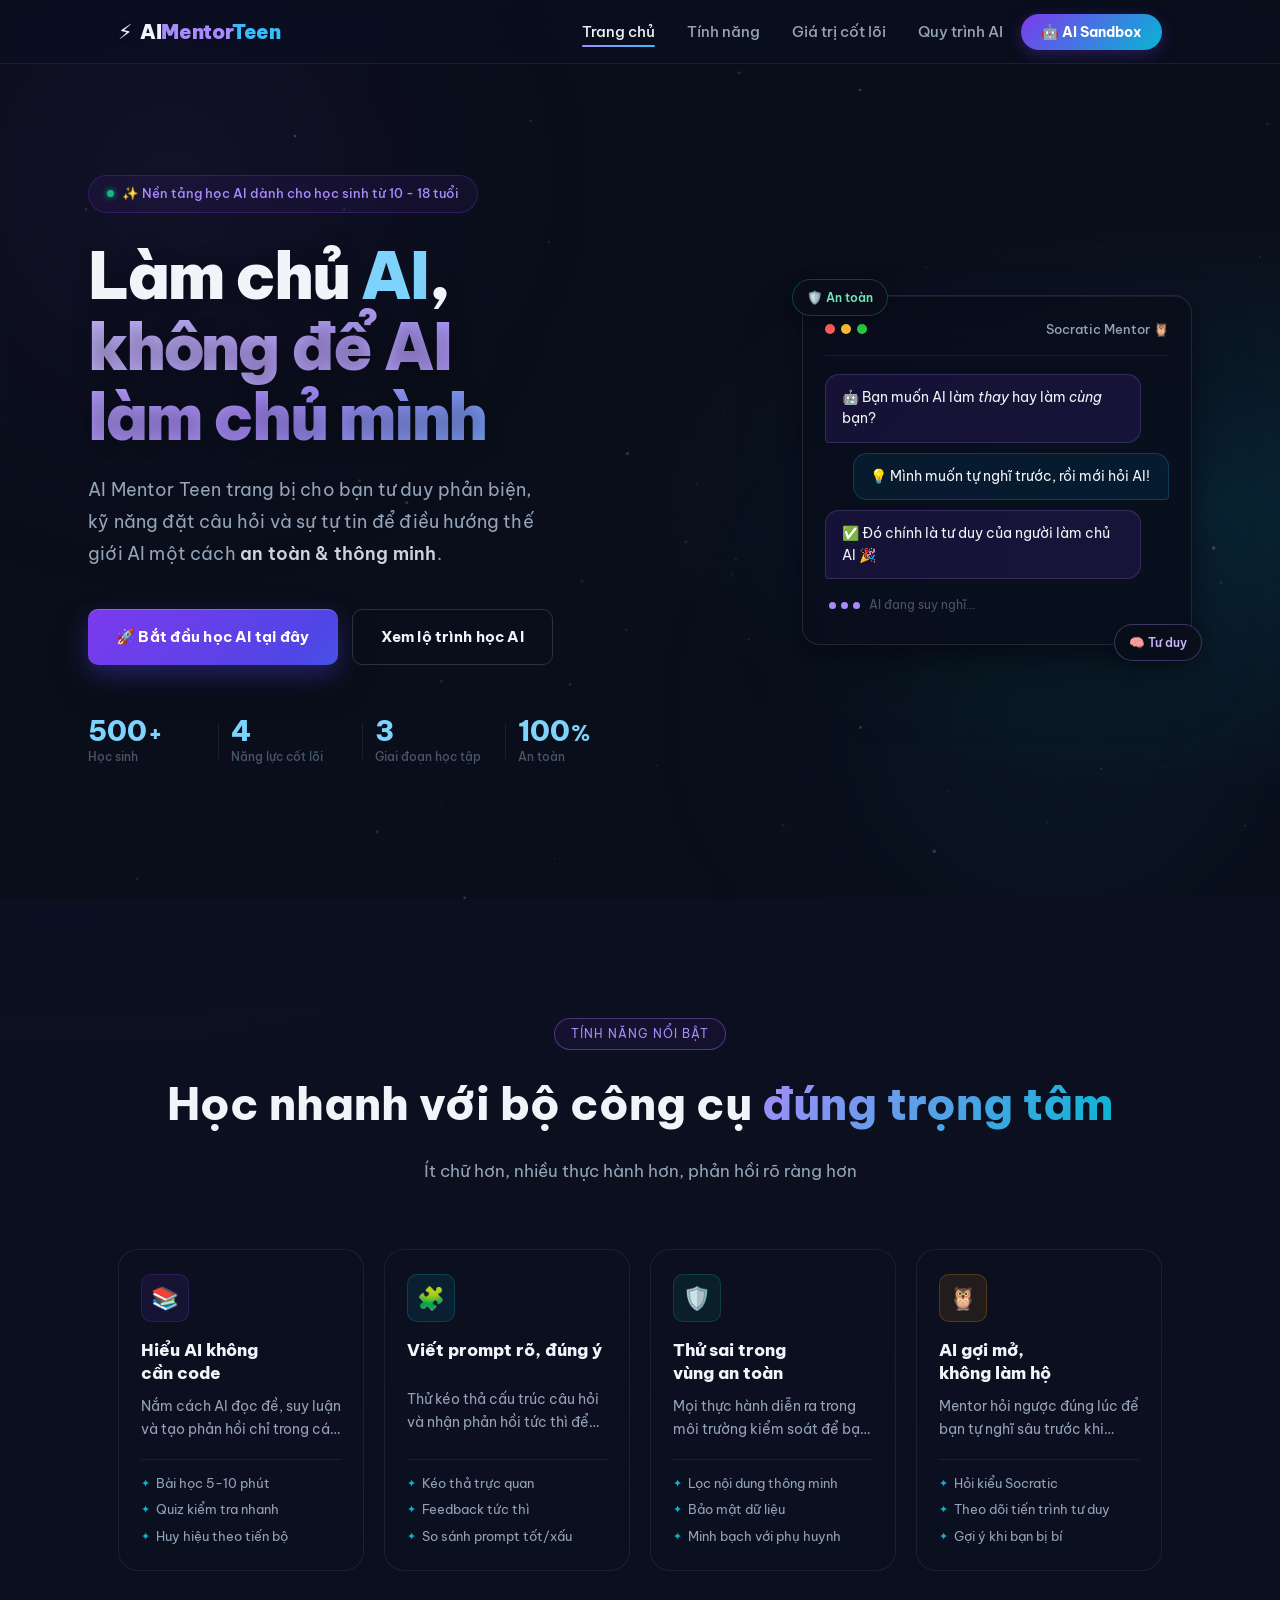
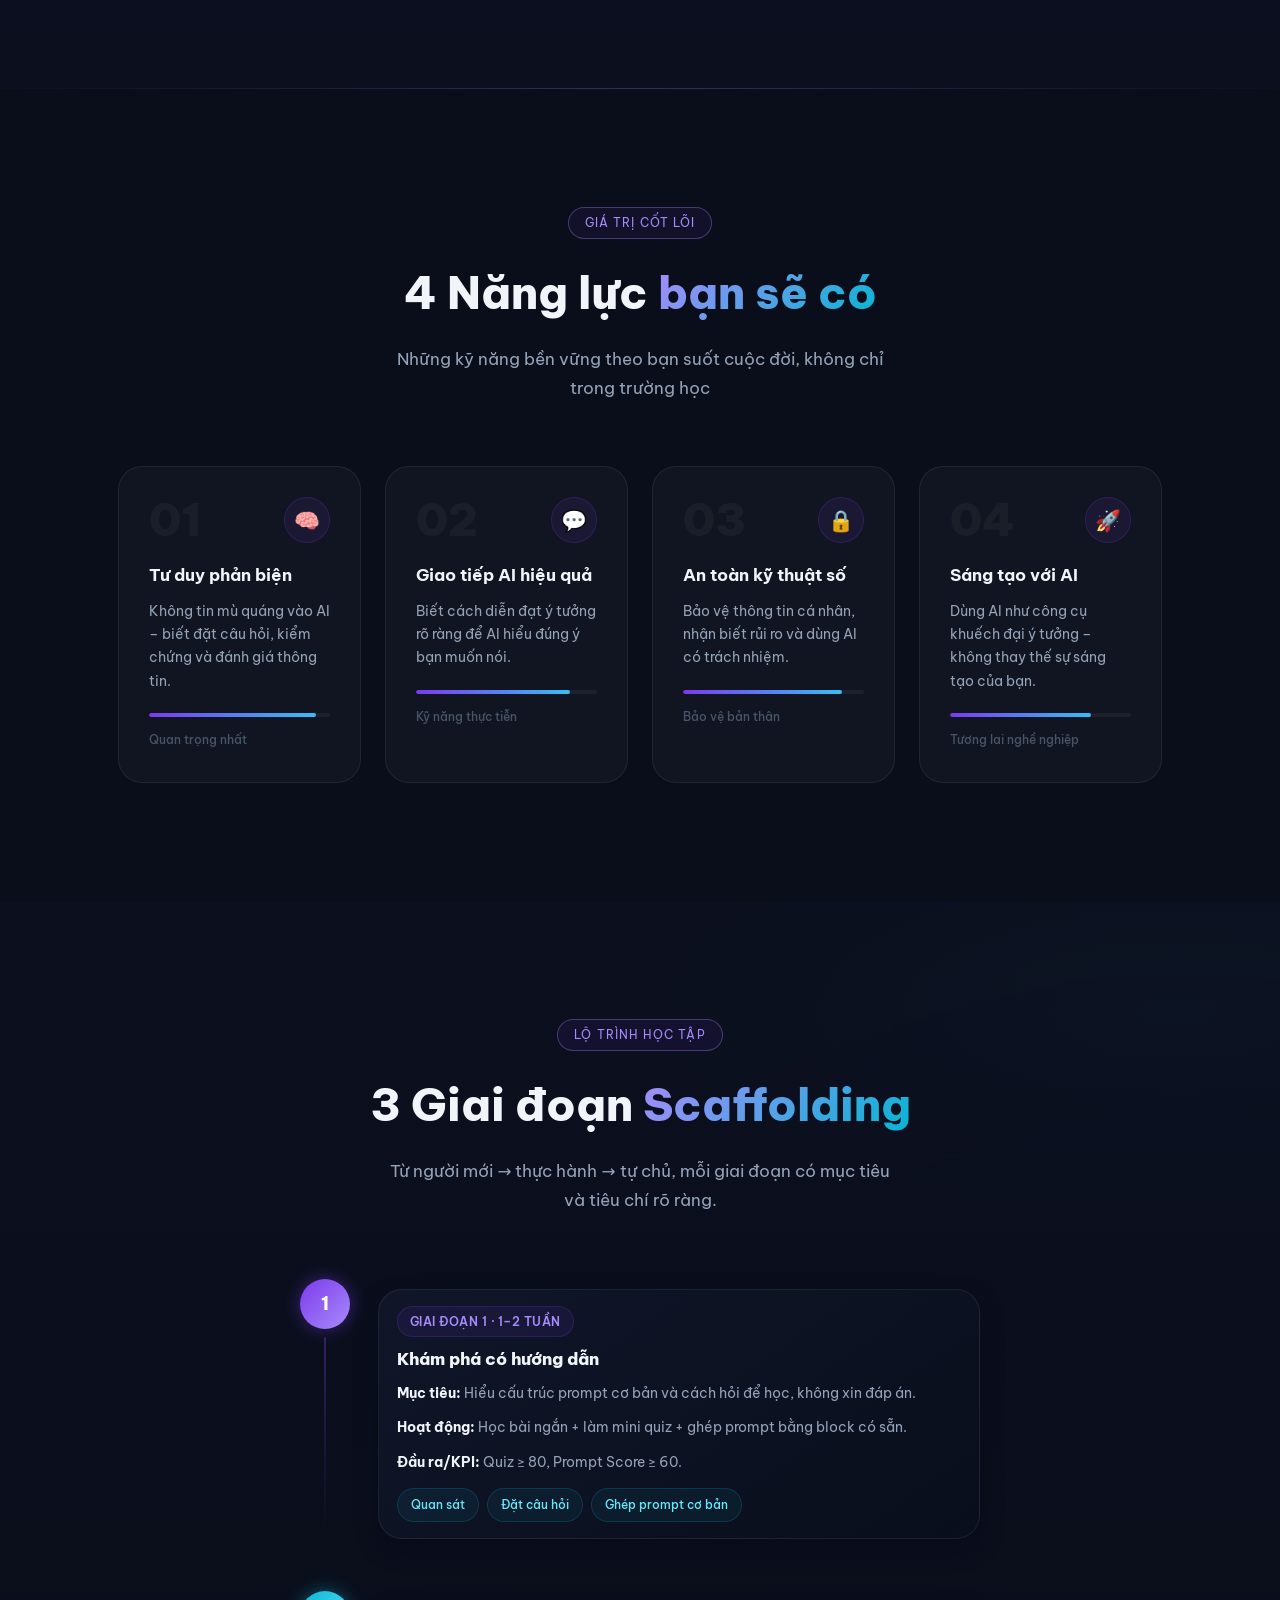
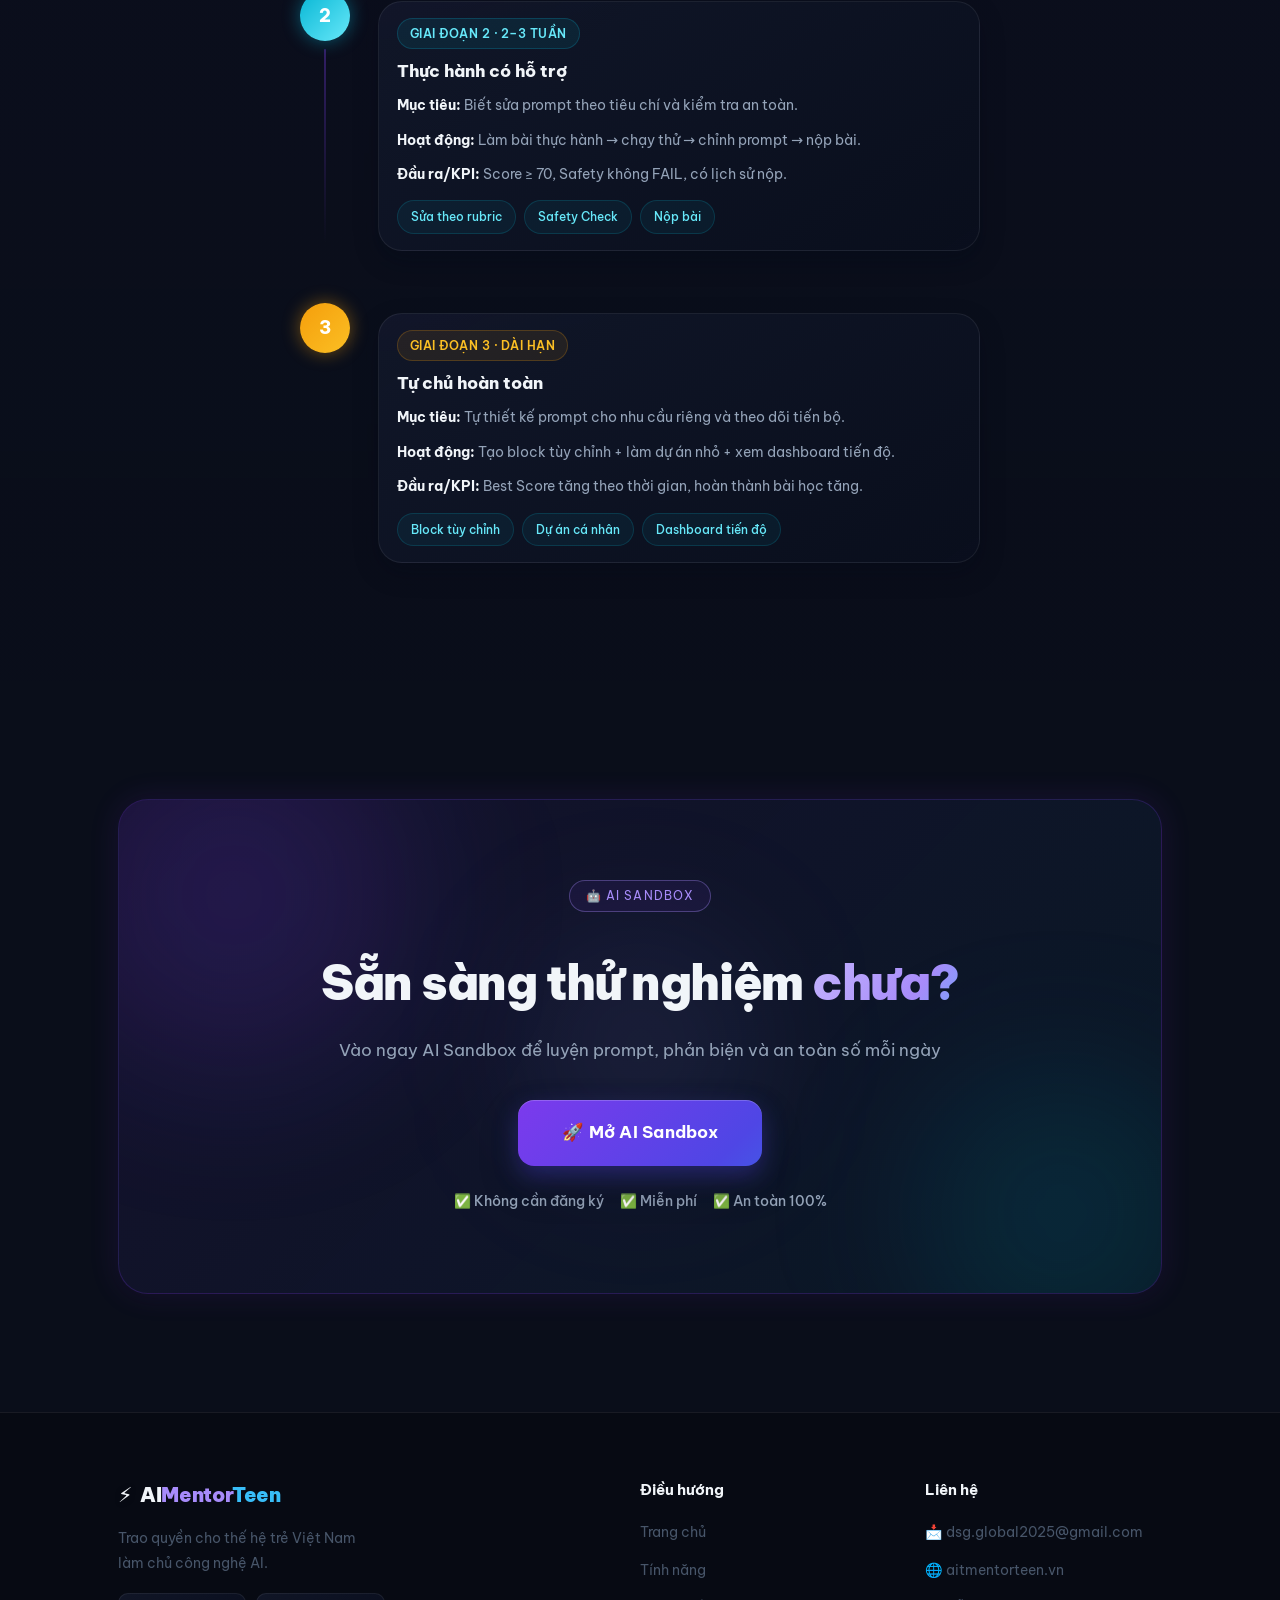
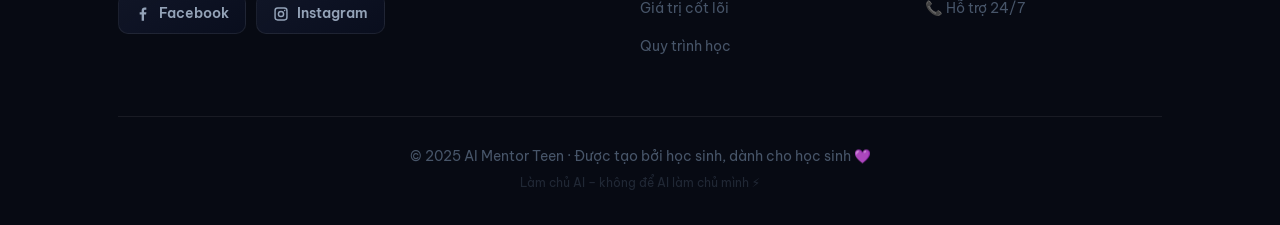
==== HTML/index.html @ 009fe2da "Add files via upload" ====
<!DOCTYPE html>
<html lang="vi">
<head>
  <meta charset="UTF-8" />
  <meta name="viewport" content="width=device-width, initial-scale=1.0" />
  <title>AI Mentor Teen – Làm chủ AI, không để AI làm chủ mình</title>

  <!-- Google Fonts: Be Vietnam Pro -->
  <link rel="preconnect" href="https://fonts.googleapis.com" />
  <link rel="preconnect" href="https://fonts.gstatic.com" crossorigin />
  <link href="https://fonts.googleapis.com/css2?family=Be+Vietnam+Pro:wght@300;400;500;600;700;800;900&display=swap" rel="stylesheet" />

  <link rel="stylesheet" href="../CSS/styles.css" />
</head>
<body>

  <!-- ===== PARTICLES ===== -->
  <canvas id="particles"></canvas>

  <!-- ===== NAVBAR ===== -->
  <nav class="navbar" id="navbar">
    <div class="nav-container">
      <a href="#hero" class="nav-logo">
        <span class="logo-icon">⚡</span>
        <span>AI<span class="accent">Mentor</span><span class="accent2">Teen</span></span>
      </a>

      <button class="nav-toggle" id="navToggle" aria-label="Menu">
        <span></span><span></span><span></span>
      </button>

      <ul class="nav-links" id="navLinks">
        <li><a href="#hero"        class="nav-link">Trang chủ</a></li>
        <li><a href="#features"    class="nav-link">Tính năng</a></li>
        <li><a href="#core-values" class="nav-link">Giá trị cốt lõi</a></li>
        <li><a href="#scaffolding" class="nav-link">Quy trình AI</a></li>
        <li><a href="#sandbox"     class="btn-sandbox">🤖 AI Sandbox</a></li>
      </ul>
    </div>
  </nav>

  <!-- ===== HERO ===== -->
  <section class="hero" id="hero">
    <div class="hero-glow glow-left"></div>
    <div class="hero-glow glow-right"></div>

    <div class="hero-content">

      <!-- Nhãn trên headline -->
      <div class="hero-badge">
        <span class="badge-dot"></span>
        ✨ Nền tảng học AI dành cho học sinh từ 10 - 18 tuổi
      </div>

      <!-- Headline chính -->
      <h1 class="hero-title">
        Làm chủ <span class="word-ai">AI</span>,<br />
        <span class="gradient-text animated-gradient">không để AI<br />làm chủ mình</span>
      </h1>

      <!-- Mô tả ngắn -->
      <p class="hero-sub">
        AI Mentor Teen trang bị cho bạn tư duy phản biện, kỹ năng đặt câu hỏi
        và sự tự tin để điều hướng thế giới AI một cách
        <strong>an toàn &amp; thông minh</strong>.
      </p>

      <!-- Nút CTA -->
      <div class="hero-cta">
        <a href="#sandbox" class="btn btn-primary">
          <span class="btn-shine"></span>
          🚀 Bắt đầu học AI tại đây
        </a>
        <a href="#scaffolding" class="btn btn-outline">
          Xem lộ trình học AI
        </a>
      </div>

      <!-- Stats – 4 item trên 1 hàng ngang -->
      <div class="hero-stats">

        <div class="stat">
          <div class="stat-num-row">
            <span class="stat-num" data-target="500">0</span>
            <span class="stat-plus">+</span>
          </div>
          <span class="stat-label">Học sinh</span>
        </div>

        <div class="stat-divider"></div>

        <div class="stat">
          <div class="stat-num-row">
            <span class="stat-num" data-target="4">0</span>
          </div>
          <span class="stat-label">Năng lực cốt lõi</span>
        </div>

        <div class="stat-divider"></div>

        <div class="stat">
          <div class="stat-num-row">
            <span class="stat-num" data-target="3">0</span>
          </div>
          <span class="stat-label">Giai đoạn học tập</span>
        </div>

        <div class="stat-divider"></div>

        <div class="stat">
          <div class="stat-num-row">
            <span class="stat-num" data-target="100">0</span>
            <span class="stat-plus">%</span>
          </div>
          <span class="stat-label">An toàn</span>
        </div>

      </div>
    </div>

    <!-- Card chat nổi bên phải -->
    <div class="hero-visual">
      <div class="floating-card">
        <div class="card-header">
          <span class="dot red"></span>
          <span class="dot yellow"></span>
          <span class="dot green"></span>
          <span class="card-title">Socratic Mentor 🦉</span>
        </div>
        <div class="chat-bubble ai">
          🤖 Bạn muốn AI làm <em>thay</em> hay làm <em>cùng</em> bạn?
        </div>
        <div class="chat-bubble user">
          💡 Mình muốn tự nghĩ trước, rồi mới hỏi AI!
        </div>
        <div class="chat-bubble ai">
          ✅ Đó chính là tư duy của người làm chủ AI 🎉
        </div>
        <div class="typing-indicator">
          <span></span><span></span><span></span>
          <span class="typing-text">AI đang suy nghĩ...</span>
        </div>
      </div>

      <div class="float-badge badge-tl">🛡️ An toàn</div>
      <div class="float-badge badge-br">🧠 Tư duy</div>
    </div>
  </section>

  <!-- ===== FEATURES ===== -->
  <section class="features" id="features">
    <div class="container">

      <div class="section-header fade-in">
        <span class="section-tag">Tính năng nổi bật</span>
        <h2>Học nhanh với bộ công cụ <span class="gradient-text">đúng trọng tâm</span></h2>
        <p>Ít chữ hơn, nhiều thực hành hơn, phản hồi rõ ràng hơn</p>
      </div>

      <!-- Grid 4 card – CSS tự đẩy bullet list xuống đáy -->
      <div class="features-grid">

        <!-- Card 1 -->
        <div class="feature-card fade-in" data-delay="0">
          <div class="feature-icon-wrap purple">
            <span class="feature-icon">📚</span>
          </div>
          <h3>Hiểu AI không cần code</h3>
          <p>Nắm cách AI đọc đề, suy luận và tạo phản hồi chỉ trong các bài ngắn.</p>
          <ul class="feature-list">
            <li>Bài học 5-10 phút</li>
            <li>Quiz kiểm tra nhanh</li>
            <li>Huy hiệu theo tiến bộ</li>
          </ul>
          <div class="card-glow purple-glow"></div>
        </div>

        <!-- Card 2 -->
        <div class="feature-card fade-in" data-delay="100">
          <div class="feature-icon-wrap cyan">
            <span class="feature-icon">🧩</span>
          </div>
          <h3>Viết prompt rõ, đúng ý</h3>
          <p>Thử kéo thả cấu trúc câu hỏi và nhận phản hồi tức thì để tối ưu prompt.</p>
          <ul class="feature-list">
            <li>Kéo thả trực quan</li>
            <li>Feedback tức thì</li>
            <li>So sánh prompt tốt/xấu</li>
          </ul>
          <div class="card-glow cyan-glow"></div>
        </div>

        <!-- Card 3 -->
        <div class="feature-card fade-in" data-delay="200">
          <div class="feature-icon-wrap green">
            <span class="feature-icon">🛡️</span>
          </div>
          <h3>Thử sai trong vùng an toàn</h3>
          <p>Mọi thực hành diễn ra trong môi trường kiểm soát để bạn học qua sai lầm.</p>
          <ul class="feature-list">
            <li>Lọc nội dung thông minh</li>
            <li>Bảo mật dữ liệu</li>
            <li>Minh bạch với phụ huynh</li>
          </ul>
          <div class="card-glow green-glow"></div>
        </div>

        <!-- Card 4 -->
        <div class="feature-card fade-in" data-delay="300">
          <div class="feature-icon-wrap orange">
            <span class="feature-icon">🦉</span>
          </div>
          <h3>AI gợi mở, không làm hộ</h3>
          <p>Mentor hỏi ngược đúng lúc để bạn tự nghĩ sâu trước khi nhận gợi ý.</p>
          <ul class="feature-list">
            <li>Hỏi kiểu Socratic</li>
            <li>Theo dõi tiến trình tư duy</li>
            <li>Gợi ý khi bạn bị bí</li>
          </ul>
          <div class="card-glow orange-glow"></div>
        </div>

      </div>
    </div>
  </section>

  <!-- ===== CORE VALUES ===== -->
  <section class="core-values" id="core-values">
    <div class="container">

      <div class="section-header fade-in">
        <span class="section-tag">Giá trị cốt lõi</span>
        <h2>4 Năng lực <span class="gradient-text">bạn sẽ có</span></h2>
        <p>Những kỹ năng bền vững theo bạn suốt cuộc đời, không chỉ trong trường học</p>
      </div>

      <div class="values-grid">

        <div class="value-card fade-in" data-delay="0">
          <div class="value-top">
            <div class="value-number">01</div>
            <div class="value-icon-circle">🧠</div>
          </div>
          <h3>Tư duy phản biện</h3>
          <p>Không tin mù quáng vào AI – biết đặt câu hỏi, kiểm chứng và đánh giá thông tin.</p>
          <div class="value-progress">
            <div class="progress-bar" data-width="92"></div>
          </div>
          <span class="progress-label">Quan trọng nhất</span>
        </div>

        <div class="value-card fade-in" data-delay="100">
          <div class="value-top">
            <div class="value-number">02</div>
            <div class="value-icon-circle">💬</div>
          </div>
          <h3>Giao tiếp AI hiệu quả</h3>
          <p>Biết cách diễn đạt ý tưởng rõ ràng để AI hiểu đúng ý bạn muốn nói.</p>
          <div class="value-progress">
            <div class="progress-bar" data-width="85"></div>
          </div>
          <span class="progress-label">Kỹ năng thực tiễn</span>
        </div>

        <div class="value-card fade-in" data-delay="200">
          <div class="value-top">
            <div class="value-number">03</div>
            <div class="value-icon-circle">🔒</div>
          </div>
          <h3>An toàn kỹ thuật số</h3>
          <p>Bảo vệ thông tin cá nhân, nhận biết rủi ro và dùng AI có trách nhiệm.</p>
          <div class="value-progress">
            <div class="progress-bar" data-width="88"></div>
          </div>
          <span class="progress-label">Bảo vệ bản thân</span>
        </div>

        <div class="value-card fade-in" data-delay="300">
          <div class="value-top">
            <div class="value-number">04</div>
            <div class="value-icon-circle">🚀</div>
          </div>
          <h3>Sáng tạo với AI</h3>
          <p>Dùng AI như công cụ khuếch đại ý tưởng – không thay thế sự sáng tạo của bạn.</p>
          <div class="value-progress">
            <div class="progress-bar" data-width="78"></div>
          </div>
          <span class="progress-label">Tương lai nghề nghiệp</span>
        </div>

      </div>
    </div>
  </section>

  <!-- ===== SCAFFOLDING ===== -->
  <section class="scaffolding" id="scaffolding">
    <div class="container">

      <div class="section-header fade-in">
        <span class="section-tag">Lộ trình học tập</span>
        <h2>3 Giai đoạn <span class="gradient-text">Scaffolding</span></h2>
        <p>Từ người mới → thực hành → tự chủ, mỗi giai đoạn có mục tiêu và tiêu chí rõ ràng.</p>
      </div>

      <div class="timeline">

        <div class="timeline-item fade-in" data-delay="0">
          <div class="timeline-left">
            <div class="timeline-dot dot-purple">1</div>
            <div class="timeline-line"></div>
          </div>
          <div class="timeline-content">
            <div class="timeline-panel">
              <div class="timeline-badge badge-purple">Giai đoạn 1 · 1–2 tuần</div>
              <h3>Khám phá có hướng dẫn</h3>
              <p><strong>Mục tiêu:</strong> Hiểu cấu trúc prompt cơ bản và cách hỏi để học, không xin đáp án.</p>
              <p><strong>Hoạt động:</strong> Học bài ngắn + làm mini quiz + ghép prompt bằng block có sẵn.</p>
              <p><strong>Đầu ra/KPI:</strong> Quiz ≥ 80, Prompt Score ≥ 60.</p>
              <div class="timeline-tags">
                <span>Quan sát</span>
                <span>Đặt câu hỏi</span>
                <span>Ghép prompt cơ bản</span>
              </div>
            </div>
          </div>
        </div>

        <div class="timeline-item fade-in" data-delay="150">
          <div class="timeline-left">
            <div class="timeline-dot dot-cyan">2</div>
            <div class="timeline-line"></div>
          </div>
          <div class="timeline-content">
            <div class="timeline-panel">
              <div class="timeline-badge badge-cyan">Giai đoạn 2 · 2–3 tuần</div>
              <h3>Thực hành có hỗ trợ</h3>
              <p><strong>Mục tiêu:</strong> Biết sửa prompt theo tiêu chí và kiểm tra an toàn.</p>
              <p><strong>Hoạt động:</strong> Làm bài thực hành → chạy thử → chỉnh prompt → nộp bài.</p>
              <p><strong>Đầu ra/KPI:</strong> Score ≥ 70, Safety không FAIL, có lịch sử nộp.</p>
              <div class="timeline-tags">
                <span>Sửa theo rubric</span>
                <span>Safety Check</span>
                <span>Nộp bài</span>
              </div>
            </div>
          </div>
        </div>

        <div class="timeline-item fade-in" data-delay="300">
          <div class="timeline-left">
            <div class="timeline-dot dot-gold">3</div>
            <!-- Không có timeline-line vì đây là item cuối -->
          </div>
          <div class="timeline-content">
            <div class="timeline-panel">
              <div class="timeline-badge badge-gold">Giai đoạn 3 · Dài hạn</div>
              <h3>Tự chủ hoàn toàn</h3>
              <p><strong>Mục tiêu:</strong> Tự thiết kế prompt cho nhu cầu riêng và theo dõi tiến bộ.</p>
              <p><strong>Hoạt động:</strong> Tạo block tùy chỉnh + làm dự án nhỏ + xem dashboard tiến độ.</p>
              <p><strong>Đầu ra/KPI:</strong> Best Score tăng theo thời gian, hoàn thành bài học tăng.</p>
              <div class="timeline-tags">
                <span>Block tùy chỉnh</span>
                <span>Dự án cá nhân</span>
                <span>Dashboard tiến độ</span>
              </div>
            </div>
          </div>
        </div>

      </div>
    </div>
  </section>

  <!-- ===== SANDBOX CTA ===== -->
  <section class="sandbox-cta" id="sandbox">
    <div class="container">
      <div class="sandbox-box fade-in">
        <div class="sandbox-orb orb-1"></div>
        <div class="sandbox-orb orb-2"></div>
        <div class="sandbox-orb orb-3"></div>
        <div class="sandbox-content">
          <span class="section-tag">🤖 AI Sandbox</span>
          <h2>Sẵn sàng thử nghiệm
            <span class="gradient-text animated-gradient">chưa?</span>
          </h2>
          <p>Vào ngay AI Sandbox để luyện prompt, phản biện và an toàn số mỗi ngày</p>
          <a href="builder.html" class="btn btn-primary btn-large">
            <span class="btn-shine"></span>
            🚀 Mở AI Sandbox
          </a>
          <div class="sandbox-badges">
            <span>✅ Không cần đăng ký</span>
            <span>✅ Miễn phí</span>
            <span>✅ An toàn 100%</span>
          </div>
        </div>
      </div>
    </div>
  </section>

  <!-- ===== FOOTER ===== -->
  <footer class="footer">
    <div class="container">
      <div class="footer-top">

        <div class="footer-brand">
          <a href="#" class="nav-logo">
            <span class="logo-icon">⚡</span>
            <span>AI<span class="accent">Mentor</span><span class="accent2">Teen</span></span>
          </a>
          <p>Trao quyền cho thế hệ trẻ Việt Nam<br />làm chủ công nghệ AI.</p>
          <div class="social-links">
            <a href="https://www.facebook.com/dsg.global2025" target="_blank" rel="noopener noreferrer" class="social-btn social-btn-fb" aria-label="Facebook DSG Global 2025">
              <span class="social-icon" aria-hidden="true">
                <svg viewBox="0 0 24 24" role="img" focusable="false">
                  <path d="M13.5 22V12.9h3.1l.5-3.5h-3.6V7.2c0-1 .3-1.7 1.8-1.7H17V2.4c-.3 0-1.4-.1-2.6-.1-2.6 0-4.4 1.6-4.4 4.5v2.5H7v3.5h3V22h3.5z"/>
                </svg>
              </span>
              <span>Facebook</span>
            </a>
            <a href="https://www.instagram.com/dsg.global2025" target="_blank" rel="noopener noreferrer" class="social-btn social-btn-ig" aria-label="Instagram DSG Global 2025">
              <span class="social-icon" aria-hidden="true">
                <svg viewBox="0 0 24 24" role="img" focusable="false">
                  <path d="M7 2h10a5 5 0 0 1 5 5v10a5 5 0 0 1-5 5H7a5 5 0 0 1-5-5V7a5 5 0 0 1 5-5zm0 2.2A2.8 2.8 0 0 0 4.2 7v10A2.8 2.8 0 0 0 7 19.8h10a2.8 2.8 0 0 0 2.8-2.8V7A2.8 2.8 0 0 0 17 4.2H7zm10.5 1.6a1.1 1.1 0 1 1 0 2.2 1.1 1.1 0 0 1 0-2.2zM12 7a5 5 0 1 1 0 10 5 5 0 0 1 0-10zm0 2.2a2.8 2.8 0 1 0 0 5.6 2.8 2.8 0 0 0 0-5.6z"/>
                </svg>
              </span>
              <span>Instagram</span>
            </a>
          </div>
        </div>

        <div class="footer-links">
          <h4>Điều hướng</h4>
          <a href="#hero">Trang chủ</a>
          <a href="#features">Tính năng</a>
          <a href="#core-values">Giá trị cốt lõi</a>
          <a href="#scaffolding">Quy trình học</a>
        </div>

        <div class="footer-links">
          <h4>Liên hệ</h4>
          <a href="#">📩 dsg.global2025@gmail.com</a>
          <a href="#">🌐 aitmentorteen.vn</a>
          <a href="#">📞 Hỗ trợ 24/7</a>
        </div>

      </div>
      <div class="footer-bottom">
        <p>© 2025 AI Mentor Teen · Được tạo bởi học sinh, dành cho học sinh 💜</p>
        <p class="footer-tagline">Làm chủ AI – không để AI làm chủ mình ⚡</p>
      </div>
    </div>
  </footer>

  <script src="../JS/script.js"></script>
</body>
</html>
---- CSS/styles.css ----
/* ============================================
   AI MENTOR TEEN – styles.css
   Phong cách : Clean EdTech (B)
   Font       : Be Vietnam Pro
   Palette    : #0a0e1a · #7c3aed · #06b6d4
                #a78bfa · #38bdf8 · #7dd3fc
   ============================================ */


/* ============================================
   RESET & BIẾN TOÀN CỤC
   ============================================ */
   *, *::before, *::after { box-sizing: border-box; margin: 0; padding: 0; }

   :root {
     /* Nền */
     --bg:          #0a0e1a;
     --bg2:         #0c1020;
     --bg-card:     rgba(255,255,255,0.03);
   
     /* Màu thương hiệu */
     --purple:      #7c3aed;
     --purple-lt:   #a78bfa;
     --purple-dk:   #5b21b6;
     --cyan:        #06b6d4;
     --cyan-lt:     #67e8f9;
     --cyan-sky:    #38bdf8;   /* underline, accent2 */
     --cyan-pale:   #7dd3fc;   /* word-ai, stat numbers */
     --green:       #10b981;
     --orange:      #f59e0b;
   
     /* Chữ */
     --text:        #f1f5f9;
     --text-dim:    #94a3b8;
     --text-muted:  #475569;
   
     /* Viền */
     --border:      rgba(255,255,255,0.07);
     --border-hov:  rgba(255,255,255,0.15);
   
     /* Bo góc */
     --radius-sm:   10px;
     --radius:      16px;
     --radius-lg:   24px;
     --radius-xl:   30px;

     /* Nhịp layout */
     --section-space: 118px;
     --soft-glow:     0 0 30px rgba(124,58,237,0.14);
   
     /* Hiệu ứng chuyển */
     --transition:  0.3s cubic-bezier(0.4,0,0.2,1);
   }
   
   html { scroll-behavior: smooth; }
   
   body {
     font-family: 'Be Vietnam Pro', 'Segoe UI', system-ui, sans-serif;
     background:
       radial-gradient(1000px 450px at 8% -10%, rgba(124,58,237,0.16), transparent 70%),
       radial-gradient(800px 400px at 95% 10%, rgba(6,182,212,0.12), transparent 72%),
       var(--bg);
     color: var(--text);
     line-height: 1.7;
     overflow-x: hidden;
   }
   
   
   /* ============================================
      CANVAS PARTICLES
      ============================================ */
   #particles {
     position: fixed;
     inset: 0;
     z-index: 0;
     pointer-events: none;
     opacity: 0.35;   /* nhẹ hơn Neon */
   }
   
   
   /* ============================================
      TIỆN ÍCH DÙNG CHUNG
      ============================================ */
   .container {
     max-width: 1100px;
     margin: 0 auto;
     padding: 0 28px;
     position: relative;
     z-index: 1;
   }
   
   /* Gradient text tím→cyan (dùng cho section headers) */
   .gradient-text {
     background: linear-gradient(135deg, var(--purple-lt) 0%, var(--cyan) 100%);
     -webkit-background-clip: text;
     -webkit-text-fill-color: transparent;
     background-clip: text;
   }
   
   /* Gradient chạy động – dùng trong hero title & sandbox */
   .animated-gradient {
     background: linear-gradient(
       125deg,
       #c4b5fd 0%,
       var(--purple-lt) 35%,
       var(--cyan-sky) 70%,
       var(--cyan-pale) 100%
     );
     background-size: 200% 200%;
     -webkit-background-clip: text;
     -webkit-text-fill-color: transparent;
     background-clip: text;
     animation: cleanGradient 6s ease infinite;
   }
   @keyframes cleanGradient {
     0%,100% { background-position: 0%   60%; }
     50%      { background-position: 100% 40%; }
   }
   
   /* Nhãn section (pill) */
   .section-tag {
     display: inline-block;
     padding: 5px 16px;
     border-radius: 99px;
     border: 1px solid rgba(167,139,250,0.35);
     background: rgba(124,58,237,0.08);
     color: var(--purple-lt);
     font-size: 0.75rem;
     letter-spacing: 0.09em;
     text-transform: uppercase;
     margin-bottom: 16px;
   }
   
   /* Header chung */
   .section-header { text-align: center; margin-bottom: 64px; }
   .section-header h2 {
     font-size: clamp(1.9rem, 4vw, 2.8rem);
     font-weight: 800;
     margin-bottom: 14px;
     text-shadow: none;   /* Clean: không glow */
   }
   .section-header p {
     color: var(--text-dim);
     font-size: 1.05rem;
     max-width: 520px;
     margin: 0 auto;
   }
   
   /* Fade-in khi cuộn */
   .fade-in {
     opacity: 0;
     transform: translateY(32px);
     transition: opacity 0.6s ease, transform 0.6s ease;
   }
   .fade-in.visible { opacity: 1; transform: translateY(0); }
   
   
   /* ============================================
      NAVBAR
      ============================================ */
   .navbar {
     position: fixed;
     top: 0; left: 0; right: 0;
     z-index: 1000;
     padding: 14px 0;
     background: rgba(10,14,26,0.5);
     backdrop-filter: blur(20px) saturate(160%);
     border-bottom: 1px solid var(--border);
     transition: all var(--transition);
   }
   .navbar.scrolled {
     padding: 10px 0;
     background: rgba(10,14,26,0.92);
     border-bottom-color: rgba(124,58,237,0.25);
   }
   
   .nav-container {
     max-width: 1100px;
     margin: 0 auto;
     padding: 0 28px;
     display: flex;
     align-items: center;
     justify-content: space-between;
   }
   
   /* Logo – không glow, chỉ drop-shadow nhẹ */
   .nav-logo {
     display: flex;
     align-items: center;
     gap: 8px;
     font-size: 1.22rem;
     font-weight: 800;
     color: var(--text);
     text-decoration: none;
     letter-spacing: -0.02em;
   }
   .nav-logo > span:last-child { font-weight: 900; }
   .logo-icon {
     font-size: 1.3rem;
     filter: drop-shadow(0 1px 3px rgba(0,0,0,0.4));
     animation: none;   /* tắt pulse neon */
   }
   .accent  { color: var(--purple-lt); text-shadow: none; }
   .accent2 { color: var(--cyan-sky);  text-shadow: none; }
   
   /* Nav links */
   .nav-links { display: flex; align-items: center; gap: 4px; list-style: none; }
   
   .nav-link {
     color: var(--text-dim);
     text-decoration: none;
     padding: 8px 14px;
     border-radius: var(--radius-sm);
     font-size: 0.92rem;
     font-weight: 500;
     transition: color var(--transition);
     position: relative;
   }
   /* Gạch chân slide khi hover/active */
   .nav-link::after {
     content: '';
     position: absolute;
     bottom: 2px; left: 14px; right: 14px;
     height: 2px;
     border-radius: 2px;
     background: linear-gradient(90deg, var(--purple-lt), var(--cyan-sky));
     transform: scaleX(0);
     transition: transform var(--transition);
   }
   .nav-link:hover { color: var(--text); }
   .nav-link:hover::after,
   .nav-link.active::after { transform: scaleX(1); }
   .nav-link.active { color: var(--text); }
   
   /* Nút Sandbox */
   .btn-sandbox {
     background: linear-gradient(135deg, var(--purple), var(--cyan));
     color: #fff !important;
     font-weight: 700;
     padding: 9px 20px;
     border-radius: 99px;
     font-size: 0.9rem;
     text-decoration: none;
     box-shadow: 0 4px 16px rgba(124,58,237,0.3);
     transition: opacity var(--transition), transform var(--transition), box-shadow var(--transition);
   }
   .btn-sandbox:hover {
     opacity: 0.9;
     transform: translateY(-1px);
     box-shadow: 0 6px 20px rgba(124,58,237,0.4);
   }
   
   /* Hamburger */
   .nav-toggle {
     display: none;
     flex-direction: column;
     gap: 5px;
     background: none;
     border: none;
     cursor: pointer;
     padding: 6px;
   }
   .nav-toggle span {
     display: block;
     width: 22px; height: 2px;
     background: var(--text);
     border-radius: 2px;
     transition: transform 0.3s, opacity 0.3s;
   }
   .nav-toggle.open span:nth-child(1) { transform: rotate(45deg) translate(5px,5px); }
   .nav-toggle.open span:nth-child(2) { opacity: 0; }
   .nav-toggle.open span:nth-child(3) { transform: rotate(-45deg) translate(5px,-5px); }
   
   
   /* ============================================
      HERO
      ============================================ */
   .hero {
     min-height: 100vh;
     display: flex;
     align-items: center;
     justify-content: space-between;
     gap: 56px;
     padding: 120px 48px 80px;
     max-width: 1200px;
     margin: 0 auto;
     position: relative;
   }
   
   /* Quầng sáng nền – nhẹ hơn Neon */
   .hero-glow {
     position: absolute;
     width: 560px; height: 560px;
     border-radius: 50%;
     filter: blur(120px);
     pointer-events: none;
     z-index: 0;
   }
   .glow-left  { background: radial-gradient(circle, rgba(124,58,237,0.13), transparent 70%); top: -100px; left: -150px; }
   .glow-right { background: radial-gradient(circle, rgba(6,182,212,0.09),  transparent 70%); bottom: -100px; right: -100px; }
   
   .hero-content { flex: 1; max-width: 580px; position: relative; z-index: 1; }
   
   /* Nhãn badge trên headline */
   .hero-badge {
     display: inline-flex;
     align-items: center;
     gap: 8px;
     padding: 7px 18px;
     background: rgba(124,58,237,0.08);
     border: 1px solid rgba(124,58,237,0.28);
     border-radius: 99px;
     font-size: 0.83rem;
     color: var(--purple-lt);
     margin-bottom: 28px;
     font-weight: 500;
   }
   /* Chấm xanh – giữ animation vì liên quan đến trạng thái "live" */
   .badge-dot {
     width: 7px; height: 7px;
     border-radius: 50%;
     background: var(--green);
     box-shadow: 0 0 6px var(--green);
     animation: pulse 2.5s ease-in-out infinite;
   }
   @keyframes pulse {
     0%,100% { box-shadow: 0 0 4px var(--green); }
     50%      { box-shadow: 0 0 12px var(--green), 0 0 24px rgba(16,185,129,0.25); }
   }
   
   /* Headline – sạch, không neon */
   .hero-title {
     font-size: clamp(2.5rem, 5.5vw, 4rem);
     font-weight: 900;
     line-height: 1.1;
     letter-spacing: -0.035em;
     margin-bottom: 22px;
     text-shadow: 0 2px 20px rgba(0,0,0,0.35);
     text-wrap: balance;
   }
   
   /* "AI" – sky blue, không neon */
   .word-ai {
     display: inline-block;
     color: var(--cyan-pale);
     text-shadow: none;
   }
   
   /* Subtitle */
   .hero-sub {
     font-size: clamp(1rem, 1.6vw, 1.1rem);
     color: #94a3b8;
     line-height: 1.8;
     font-weight: 400;
     letter-spacing: 0.01em;
     max-width: 460px;
     margin-bottom: 40px;
   }
   .hero-sub strong { color: #cbd5e1; font-weight: 600; }
   
   /* Nút CTA */
   .hero-cta { display: flex; gap: 14px; flex-wrap: wrap; margin-bottom: 52px; }
   
   /* ---- Nút dùng chung ---- */
   .btn {
     display: inline-flex;
     align-items: center;
     justify-content: center;
     gap: 8px;
     padding: 14px 28px;
     border-radius: var(--radius-sm);
     font-family: inherit;
     font-weight: 700;
     font-size: 0.96rem;
     letter-spacing: 0.015em;
     text-decoration: none;
     cursor: pointer;
     border: none;
     position: relative;
     overflow: hidden;
     transition: transform 0.2s ease, box-shadow 0.2s ease;
   }
   .btn:hover  { transform: translateY(-3px); }
   .btn:active { transform: translateY(0); }
   
   /* Shine khi hover – tinh tế */
   .btn-shine {
     position: absolute;
     inset: 0;
     background: linear-gradient(105deg, transparent 40%, rgba(255,255,255,0.1) 50%, transparent 60%);
     transform: translateX(-100%);
     transition: transform 0.5s ease;
   }
   .btn:hover .btn-shine { transform: translateX(100%); }
   
   /* Nút chính – clean gradient, không pulse neon */
   .btn-primary {
     background: linear-gradient(135deg, #7c3aed 0%, #4f46e5 42%, #0ea5e9 100%);
     background-size: 200% 200%;
     color: #fff;
     animation: cleanGradient 6s ease infinite;
     box-shadow:
       0 1px 0 rgba(255,255,255,0.2) inset,
       0 10px 24px rgba(79,70,229,0.38),
       0 18px 38px rgba(0,0,0,0.28);
   }
   .btn-primary:hover {
     box-shadow:
       0 1px 0 rgba(255,255,255,0.24) inset,
       0 14px 30px rgba(79,70,229,0.5),
       0 24px 44px rgba(0,0,0,0.35);
   }
   
   /* Nút outline */
   .btn-outline {
     background: transparent;
     color: var(--text);
     border: 1px solid var(--border-hov);
     backdrop-filter: blur(8px);
   }
   .btn-outline:hover {
     border-color: var(--purple-lt);
     color: var(--purple-lt);
     background: rgba(124,58,237,0.07);
     box-shadow: 0 0 14px rgba(124,58,237,0.12);
   }
   
   /* Nút lớn (Sandbox CTA) */
   .btn-large { padding: 18px 44px; font-size: 1.08rem; border-radius: var(--radius); }
   
   
   /* ============================================
      HERO STATS
      ============================================ */
   .hero-stats {
     display: flex;
     flex-direction: row;
     flex-wrap: nowrap;
     align-items: center;
     gap: 0;
     width: 100%;
     max-width: 560px;
   }
   
   .stat {
     display: flex;
     flex-direction: column;
     align-items: flex-start;
     flex: 1 1 0;
     min-width: 0;
     padding: 0 12px;
   }
   .stat:first-child { padding-left: 0; }
   
   /* Wrapper số + ký hiệu – không tách dòng */
   .stat-num-row {
     display: flex;
     align-items: baseline;
     gap: 1px;
     white-space: nowrap;
     line-height: 1;
   }
   
   /* Số – sky blue nhẹ, không glow */
   .stat-num {
     font-size: clamp(1.4rem, 2.8vw, 1.75rem);
     font-weight: 800;
     color: var(--cyan-pale);
     text-shadow: none;
     font-variant-numeric: tabular-nums;
     white-space: nowrap;
     line-height: 1;
   }
   .stat-plus {
     font-size: clamp(1.1rem, 2.2vw, 1.4rem);
     font-weight: 800;
     color: var(--cyan-pale);
     text-shadow: none;
     white-space: nowrap;
     line-height: 1;
   }
   
   .stat-label {
     font-size: clamp(0.68rem, 1.1vw, 0.78rem);
     color: var(--text-muted);
     font-weight: 500;
     margin-top: 5px;
     white-space: nowrap;
     overflow: hidden;
     text-overflow: ellipsis;
     line-height: 1.2;
   }
   
   .stat-divider {
     flex-shrink: 0;
     width: 1px;
     height: 36px;
     background: var(--border);
     align-self: center;
   }
   
   
   /* ============================================
      HERO VISUAL – Card chat nổi
      ============================================ */
   .hero-visual {
     flex: 1;
     max-width: 390px;
     position: relative;
     z-index: 1;
   }
   
   /* Card – tinh tế, không neon */
   .floating-card {
     background: rgba(10,14,26,0.85);
     border: 1px solid rgba(255,255,255,0.1);
     border-radius: 18px;
     padding: 22px;
     backdrop-filter: blur(20px) saturate(140%);
     box-shadow:
       0 1px 0 rgba(255,255,255,0.06) inset,
       0 8px 24px rgba(0,0,0,0.45),
       0 32px 64px rgba(0,0,0,0.3),
       0 0 40px rgba(124,58,237,0.08);
     animation: cleanFloat 7s ease-in-out infinite;
   }
   @keyframes cleanFloat {
     0%,100% { transform: translateY(0); }
     50%     { transform: translateY(-10px); }
   }
   
   /* Tắt border glow neon */
   .floating-card::before { display: none; }
   
   .card-header {
     display: flex;
     align-items: center;
     gap: 6px;
     margin-bottom: 18px;
     padding-bottom: 14px;
     border-bottom: 1px solid var(--border);
   }
   .dot { width: 10px; height: 10px; border-radius: 50%; }
   .dot.red    { background: #ff5f57; }
   .dot.yellow { background: #ffbd2e; }
   .dot.green  { background: #28ca41; }
   .card-title { margin-left: auto; font-size: 0.82rem; color: var(--text-dim); font-weight: 500; }
   
   /* Chat bubbles – dễ đọc */
   .chat-bubble {
     padding: 12px 16px;
     border-radius: 14px;
     font-size: 0.87rem;
     margin-bottom: 10px;
     max-width: 92%;
     line-height: 1.55;
   }
   .chat-bubble.ai {
     background: rgba(124,58,237,0.13);
     border: 1px solid rgba(167,139,250,0.2);
     border-bottom-left-radius: 4px;
   }
   .chat-bubble.user {
     background: rgba(2,132,199,0.11);
     border: 1px solid rgba(56,189,248,0.2);
     margin-left: auto;
     border-bottom-right-radius: 4px;
   }
   
   /* Typing dots */
   .typing-indicator {
     display: flex;
     align-items: center;
     gap: 5px;
     padding: 6px 4px;
   }
   .typing-indicator span:not(.typing-text) {
     width: 7px; height: 7px;
     border-radius: 50%;
     background: var(--purple-lt);
     animation: typingDot 1.3s ease-in-out infinite;
   }
   .typing-indicator span:nth-child(2) { animation-delay: 0.2s; }
   .typing-indicator span:nth-child(3) { animation-delay: 0.4s; }
   .typing-text { font-size: 0.75rem; color: var(--text-muted); margin-left: 4px; }
   @keyframes typingDot {
     0%,80%,100% { opacity: 0.3; transform: scale(0.8); }
     40%         { opacity: 1;   transform: scale(1.1); }
   }
   
   /* Floating badges – minimal */
   .float-badge {
     position: absolute;
     padding: 7px 14px;
     border-radius: 99px;
     font-size: 0.78rem;
     font-weight: 600;
     backdrop-filter: blur(12px);
     background: rgba(10,14,26,0.88);
     white-space: nowrap;
     box-shadow: 0 4px 14px rgba(0,0,0,0.28);
     animation: badgeFloat 6s ease-in-out infinite;
   }
   .badge-tl {
     top: -16px; left: -10px;
     animation-delay: 1s;
     border: 1px solid rgba(16,185,129,0.32);
     color: #6ee7b7;
   }
   .badge-br {
     bottom: -16px; right: -10px;
     animation-delay: 3s;
     border: 1px solid rgba(167,139,250,0.32);
     color: #c4b5fd;
   }
   @keyframes badgeFloat {
     0%,100% { transform: translateY(0); }
     50%     { transform: translateY(-8px); }
   }
   
   
   /* ============================================
      FEATURES – 4 card tính năng
      ============================================ */
   .features {
     padding: var(--section-space) 0;
     background:
       linear-gradient(180deg, rgba(12,16,32,0.95), rgba(12,16,32,0.78)),
       radial-gradient(900px 360px at 5% 0%, rgba(124,58,237,0.14), transparent 75%);
     position: relative;
     z-index: 1;
   }
   .features::after {
     content: "";
     position: absolute;
     left: 0;
     right: 0;
     bottom: 0;
     height: 1px;
     background: linear-gradient(90deg, transparent, rgba(167,139,250,0.25), transparent);
   }
   
   /* Grid 4 cột đều, card cao bằng nhau */
   .features-grid {
     display: grid;
     grid-template-columns: repeat(4, 1fr);
     gap: 20px;
     align-items: stretch;
   }
   
   /* Card – flex column để bullet list đẩy xuống đáy */
   .feature-card {
     display: flex;
     flex-direction: column;
     padding: 24px 22px;
     background: rgba(12,16,32,0.5);
     border: 1px solid rgba(255,255,255,0.07);
     border-radius: 20px;
     position: relative;
     overflow: hidden;
     cursor: default;
     /* Transition: chỉ lift + border, không streak */
     transition: transform 0.25s ease, border-color 0.25s ease, box-shadow 0.25s ease;
   }
   
   /* Tắt streak neon */
   .feature-card::after { display: none; }
   
   /* Hover: lift nhẹ + border sáng dịu theo màu icon */
   .feature-card:hover { transform: translateY(-6px); }
   .feature-card:hover .card-glow { opacity: 0.65; }
   
   .feature-card:nth-child(1):hover {
     border-color: rgba(167,139,250,0.38);
     box-shadow: 0 12px 36px rgba(0,0,0,0.28), 0 0 20px rgba(124,58,237,0.1);
   }
   .feature-card:nth-child(2):hover {
     border-color: rgba(56,189,248,0.38);
     box-shadow: 0 12px 36px rgba(0,0,0,0.28), 0 0 20px rgba(6,182,212,0.1);
   }
   .feature-card:nth-child(3):hover {
     border-color: rgba(52,211,153,0.38);
     box-shadow: 0 12px 36px rgba(0,0,0,0.28), 0 0 20px rgba(16,185,129,0.1);
   }
   .feature-card:nth-child(4):hover {
     border-color: rgba(251,191,36,0.38);
     box-shadow: 0 12px 36px rgba(0,0,0,0.28), 0 0 20px rgba(245,158,11,0.1);
   }
   
   /* Blob glow trong card – mờ hơn Neon */
   .card-glow {
     position: absolute;
     width: 200px; height: 200px;
     border-radius: 50%;
     filter: blur(60px);
     bottom: -60px; right: -60px;
     opacity: 0;
     transition: opacity 0.4s;
     pointer-events: none;
   }
   .purple-glow { background: rgba(124,58,237,0.18); }
   .cyan-glow   { background: rgba(6,182,212,0.18); }
   .green-glow  { background: rgba(16,185,129,0.18); }
   .orange-glow { background: rgba(245,158,11,0.18); }
   
   /* Vòng icon */
   .feature-icon-wrap {
     flex-shrink: 0;
     width: 48px; height: 48px;
     border-radius: var(--radius-sm);
     display: flex; align-items: center; justify-content: center;
     font-size: 1.4rem;
     margin-bottom: 16px;
   }
   .feature-icon-wrap.purple { background: rgba(124,58,237,0.1); border: 1px solid rgba(124,58,237,0.22); }
   .feature-icon-wrap.cyan   { background: rgba(6,182,212,0.1);  border: 1px solid rgba(6,182,212,0.22); }
   .feature-icon-wrap.green  { background: rgba(16,185,129,0.1); border: 1px solid rgba(16,185,129,0.22); }
   .feature-icon-wrap.orange { background: rgba(245,158,11,0.1); border: 1px solid rgba(245,158,11,0.22); }
   
   /* Tiêu đề card – giữ chỗ 2 dòng cho đồng đều */
   .feature-card h3 {
     font-size: clamp(0.95rem, 1.3vw, 1.08rem);
     font-weight: 800;
     line-height: 1.4;
     min-height: 2.4em;
     margin-bottom: 10px;
     text-wrap: balance;
     word-break: keep-all;
     overflow-wrap: break-word;
   }
   
   /* Mô tả – 2 dòng */
   .feature-card p {
     font-size: clamp(0.82rem, 1.1vw, 0.9rem);
     color: var(--text-dim);
     line-height: 1.65;
     margin-bottom: 18px;
     display: -webkit-box;
     -webkit-box-orient: vertical;
     overflow: hidden;
     line-clamp: 2;
     -webkit-line-clamp: 2;
     min-height: calc(1.65em * 2);
   }
   
   /* Bullet list – đẩy xuống đáy card */
   .feature-list {
     list-style: none;
     padding: 0;
     margin: 0;
     margin-top: auto;
     display: flex;
     flex-direction: column;
     gap: 7px;
     border-top: 1px solid var(--border);
     padding-top: 14px;
   }
   .feature-list li {
     font-size: clamp(0.78rem, 1vw, 0.85rem);
     color: var(--text-dim);
     line-height: 1.5;
     display: flex;
     align-items: flex-start;
     gap: 6px;
   }
   /* Ký hiệu bullet bằng CSS */
   .feature-list li::before {
     content: "✦";
     color: var(--cyan);
     flex-shrink: 0;
     margin-top: 1px;
     font-size: 0.68rem;
   }
   
   
   /* ============================================
      CORE VALUES
      ============================================ */
   .core-values {
     padding: var(--section-space) 0;
     position: relative;
     z-index: 1;
   }
   
   .values-grid {
     display: grid;
     grid-template-columns: repeat(auto-fit, minmax(230px, 1fr));
     gap: 24px;
   }
   
   .value-card {
     background: var(--bg-card);
     border: 1px solid var(--border);
     border-radius: var(--radius-lg);
     padding: 30px;
     transition: transform var(--transition), border-color var(--transition);
   }
   .value-card:hover { transform: translateY(-5px); border-color: rgba(255,255,255,0.12); }
   
   .value-top {
     display: flex;
     justify-content: space-between;
     align-items: center;
     margin-bottom: 18px;
   }
   .value-number {
     font-size: 2.8rem;
     font-weight: 900;
     color: rgba(255,255,255,0.04);
     line-height: 1;
   }
   .value-icon-circle {
     width: 46px; height: 46px;
     border-radius: 50%;
     background: rgba(124,58,237,0.09);
     border: 1px solid rgba(124,58,237,0.2);
     display: flex; align-items: center; justify-content: center;
     font-size: 1.3rem;
   }
   
   .value-card h3 { font-size: 1.05rem; font-weight: 700; margin-bottom: 10px; }
   .value-card p  { color: var(--text-dim); font-size: 0.88rem; margin-bottom: 20px; line-height: 1.65; }
   
   /* Progress bar – màu nhẹ */
   .value-progress {
     width: 100%;
     height: 4px;
     background: rgba(255,255,255,0.05);
     border-radius: 4px;
     overflow: hidden;
     margin-bottom: 8px;
   }
   .progress-bar {
     height: 100%;
     border-radius: 4px;
     background: linear-gradient(90deg, var(--purple), var(--cyan-sky));
     width: 0%;
     transition: width 1.2s cubic-bezier(0.4,0,0.2,1);
   }
   .progress-label { font-size: 0.75rem; color: var(--text-muted); font-weight: 500; }
   
   
   /* ============================================
      SCAFFOLDING – Timeline
      ============================================ */
   .scaffolding {
     padding: var(--section-space) 0;
     background:
       linear-gradient(180deg, rgba(12,16,32,0.76), rgba(10,14,26,0.96)),
       radial-gradient(800px 300px at 92% 8%, rgba(6,182,212,0.1), transparent 70%);
     position: relative;
     z-index: 1;
   }
   
   .timeline { max-width: 680px; margin: 0 auto; }
   
   .timeline-item { display: flex; gap: 28px; padding-bottom: 52px; }
   .timeline-item:last-child { padding-bottom: 0; }
   
   .timeline-left { display: flex; flex-direction: column; align-items: center; flex-shrink: 0; }
   
   .timeline-dot {
     width: 50px; height: 50px;
     border-radius: 50%;
     display: flex; align-items: center; justify-content: center;
     font-weight: 800; font-size: 1.1rem;
     color: #fff;
     flex-shrink: 0;
   }
   /* Shadow nhẹ hơn Neon */
   .dot-purple { background: linear-gradient(135deg, var(--purple), var(--purple-lt)); box-shadow: 0 0 18px rgba(124,58,237,0.45); }
   .dot-cyan   { background: linear-gradient(135deg, var(--cyan), var(--cyan-lt));     box-shadow: 0 0 18px rgba(6,182,212,0.45); }
   .dot-gold   { background: linear-gradient(135deg, #f59e0b, #fbbf24);               box-shadow: 0 0 18px rgba(245,158,11,0.45); }
   
   .timeline-line {
     width: 2px; flex: 1; min-height: 40px; margin: 8px 0;
     background: linear-gradient(to bottom, rgba(124,58,237,0.35), transparent);
     border-radius: 2px;
   }
   
   .timeline-content { flex: 1; padding-top: 10px; }
   .timeline-panel {
     border: 1px solid var(--border);
     border-radius: var(--radius-lg);
     background:
       linear-gradient(145deg, rgba(18,24,43,0.85), rgba(10,15,30,0.8)),
       radial-gradient(500px 180px at 0% -30%, rgba(124,58,237,0.12), transparent 70%);
     padding: 16px 18px;
     box-shadow: 0 10px 24px rgba(3,8,20,0.28);
   }
   
   .timeline-badge {
     display: inline-block;
     font-size: 0.78rem; font-weight: 600;
     letter-spacing: 0.04em; text-transform: uppercase;
     margin-bottom: 10px; padding: 4px 12px; border-radius: 99px;
   }
   .badge-purple { background: rgba(124,58,237,0.09); color: var(--purple-lt); border: 1px solid rgba(124,58,237,0.22); }
   .badge-cyan   { background: rgba(6,182,212,0.09);  color: var(--cyan-lt);   border: 1px solid rgba(6,182,212,0.22); }
   .badge-gold   { background: rgba(245,158,11,0.09); color: #fbbf24;          border: 1px solid rgba(245,158,11,0.22); }
   
   .timeline-content h3 { font-size: 1.08rem; font-weight: 800; margin-bottom: 10px; line-height: 1.4; }
   .timeline-content p  {
     color: var(--text-dim);
     font-size: 0.9rem;
     line-height: 1.7;
     margin-bottom: 10px;
     max-width: 560px;
   }
   .timeline-content p strong { color: var(--text); font-weight: 700; }
   
   .timeline-tags { display: flex; flex-wrap: wrap; gap: 8px; margin-top: 14px; }
   .timeline-tags span {
     padding: 5px 13px; border-radius: 99px;
     background: rgba(6,182,212,0.07);
     border: 1px solid rgba(6,182,212,0.18);
     font-size: 0.78rem; color: var(--cyan-lt); font-weight: 500;
     transition: background var(--transition);
   }
   .timeline-tags span:hover { background: rgba(6,182,212,0.13); }

   /* animation nhẹ riêng cho section scaffolding */
   .scaffolding .fade-in {
     transition: opacity 0.2s ease, transform 0.2s ease;
   }
   
   
   /* ============================================
      SANDBOX CTA
      ============================================ */
   .sandbox-cta { padding: var(--section-space) 0; position: relative; z-index: 1; }
   
   /* Box – viền và glow nhẹ */
   .sandbox-box {
     border-radius: var(--radius-xl);
     border: 1px solid rgba(124,58,237,0.22);
     overflow: hidden;
     position: relative;
     background: linear-gradient(135deg, rgba(124,58,237,0.09) 0%, rgba(6,182,212,0.06) 100%);
     box-shadow: var(--soft-glow), 0 4px 20px rgba(0,0,0,0.25);
   }
   
   .sandbox-orb { position: absolute; border-radius: 50%; filter: blur(80px); pointer-events: none; }
   .orb-1 { width: 350px; height: 350px; background: rgba(124,58,237,0.16); top: -80px; left: -60px; }
   .orb-2 { width: 280px; height: 280px; background: rgba(6,182,212,0.12);  bottom: -60px; right: -40px; }
   .orb-3 { width: 200px; height: 200px; background: rgba(167,139,250,0.12); top: 50%; left: 50%; transform: translate(-50%,-50%); }
   
   .sandbox-content {
     position: relative; z-index: 1;
     text-align: center; padding: 80px 48px;
   }
   .sandbox-content h2 {
     font-size: clamp(2rem, 5vw, 3rem);
     font-weight: 900; letter-spacing: -0.03em;
     margin: 14px 0 12px;
     text-wrap: balance;
   }
   .sandbox-content > p { color: var(--text-dim); font-size: 1.05rem; margin-bottom: 36px; }
   
   .sandbox-badges {
     display: flex; align-items: center; justify-content: center;
     gap: 16px; flex-wrap: wrap; margin-top: 24px;
   }
   .sandbox-badges span { font-size: 0.85rem; color: var(--text-dim); font-weight: 500; }
   
   
   /* ============================================
      FOOTER
      ============================================ */
   .footer {
     padding: 64px 0 28px;
     border-top: 1px solid var(--border);
     position: relative; z-index: 1;
     background: rgba(8,11,20,0.95);
   }
   
   .footer-top {
     display: grid;
     grid-template-columns: 2fr 1fr 1fr;
     gap: 48px; margin-bottom: 52px;
   }
   
   .footer-brand .nav-logo { margin-bottom: 14px; display: inline-flex; }
   .footer-brand p { color: var(--text-muted); font-size: 0.9rem; line-height: 1.7; margin-bottom: 18px; }
   
   .social-links {
     display: flex;
     gap: 10px;
     flex-wrap: wrap;
   }
   .social-btn {
     display: inline-flex;
     align-items: center;
     gap: 8px;
     padding: 8px 16px;
     border-radius: var(--radius-sm);
     background: linear-gradient(145deg, rgba(18,24,43,0.85), rgba(10,16,33,0.8));
     border: 1px solid var(--border);
     color: var(--text-dim);
     text-decoration: none;
     font-size: 0.85rem;
     font-weight: 600;
     transition: transform var(--transition), border-color var(--transition), color var(--transition), box-shadow var(--transition), background var(--transition);
   }
   .social-btn:hover {
     transform: translateY(-2px);
     box-shadow: 0 10px 20px rgba(5, 10, 24, 0.38);
   }
   .social-icon {
     width: 16px;
     height: 16px;
     display: inline-flex;
     align-items: center;
     justify-content: center;
   }
   .social-icon svg {
     width: 16px;
     height: 16px;
     fill: currentColor;
   }
   .social-btn-fb:hover {
     border-color: rgba(96, 165, 250, 0.65);
     color: #93c5fd;
     background: linear-gradient(145deg, rgba(19,34,70,0.82), rgba(14,24,50,0.8));
     box-shadow: 0 10px 22px rgba(59, 130, 246, 0.2);
   }
   .social-btn-ig:hover {
     border-color: rgba(244, 114, 182, 0.62);
     color: #f9a8d4;
     background: linear-gradient(145deg, rgba(56,22,63,0.8), rgba(30,18,49,0.82));
     box-shadow: 0 10px 22px rgba(236, 72, 153, 0.2);
   }
   
   .footer-links { display: flex; flex-direction: column; gap: 4px; }
   .footer-links h4 { color: var(--text); font-size: 0.92rem; font-weight: 700; margin-bottom: 10px; }
   .footer-links a {
     color: var(--text-muted); text-decoration: none;
     font-size: 0.88rem; padding: 5px 0;
     transition: color var(--transition);
   }
   .footer-links a:hover { color: var(--cyan-lt); }
   
   .footer-bottom {
     border-top: 1px solid var(--border);
     padding-top: 28px; text-align: center;
   }
   .footer-bottom p   { color: var(--text-muted); font-size: 0.85rem; margin-bottom: 4px; }
   .footer-tagline    { font-size: 0.78rem !important; opacity: 0.4; }
   
   
   /* ============================================
      RESPONSIVE – TABLET ≤ 920px
      ============================================ */
   @media (max-width: 920px) {
     .hero {
       flex-direction: column;
       padding: 110px 28px 70px;
       text-align: center;
     }
     .hero-sub    { margin-left: auto; margin-right: auto; }
     .hero-cta    { justify-content: center; }
     .hero-stats  { justify-content: center; }
     .hero-visual { width: 100%; max-width: 380px; margin: 0 auto; }
   
     .features-grid { grid-template-columns: repeat(2, 1fr); gap: 18px; }
     /* Bỏ min-height cứng trên tablet để card tự co */
     .feature-card h3 { min-height: unset; }
     .feature-card p  {
       min-height: unset;
       line-clamp: unset;
       -webkit-line-clamp: unset;
       overflow: visible;
     }
   
     .footer-top { grid-template-columns: 1fr 1fr; }
     .footer-brand { grid-column: 1 / -1; }
   }
   
   
   /* ============================================
      RESPONSIVE – STATS ≤ 768px: grid 2×2
      ============================================ */
   @media (max-width: 768px) {
     .hero-stats {
       display: grid;
       grid-template-columns: 1fr 1fr;
       gap: 20px 0;
       max-width: 340px;
     }
     .stat-divider { display: none; }
     .stat { flex: unset; padding: 0 8px; }
     .stat:nth-child(even) { align-items: flex-end; }
     .stat-label { white-space: normal; }
   }
   
   
   /* ============================================
      RESPONSIVE – MOBILE ≤ 640px
      ============================================ */
   @media (max-width: 640px) {
     .nav-toggle { display: flex; }
     .nav-links {
       display: none;
       position: absolute;
       top: 62px; left: 0; right: 0;
       flex-direction: column; align-items: stretch;
       background: rgba(10,14,26,0.97);
       backdrop-filter: blur(20px);
       padding: 16px 20px;
       border-bottom: 1px solid var(--border);
       gap: 4px;
     }
     .nav-links.open { display: flex; }
     .nav-links li { width: 100%; }
     .nav-link,
     .btn-sandbox {
       display: block; width: 100%;
       text-align: center; padding: 12px 16px !important;
     }
     .btn-sandbox { border-radius: var(--radius-sm) !important; margin-top: 4px; }
   
     .hero          { padding: 100px 20px 60px; }
     .hero-title    { font-size: 2.2rem; }
     .features-grid { grid-template-columns: 1fr; gap: 14px; }
     .feature-card  { padding: 22px 20px; }
     .values-grid   { grid-template-columns: 1fr; }
     .footer-top    { grid-template-columns: 1fr; }
     .sandbox-content { padding: 48px 24px; }
     .timeline-item { gap: 16px; }
     .timeline-dot  { width: 40px; height: 40px; font-size: 0.95rem; }
   }
   
   
   /* ============================================
      RESPONSIVE – MOBILE NHỎ ≤ 480px
      ============================================ */
   @media (max-width: 480px) {
     .hero-stats { max-width: 280px; gap: 16px 0; margin: 0 auto; }
     .stat:nth-child(even) { align-items: flex-start; }
     .stat-num  { font-size: 1.5rem; }
     .stat-plus { font-size: 1.2rem; }
   }
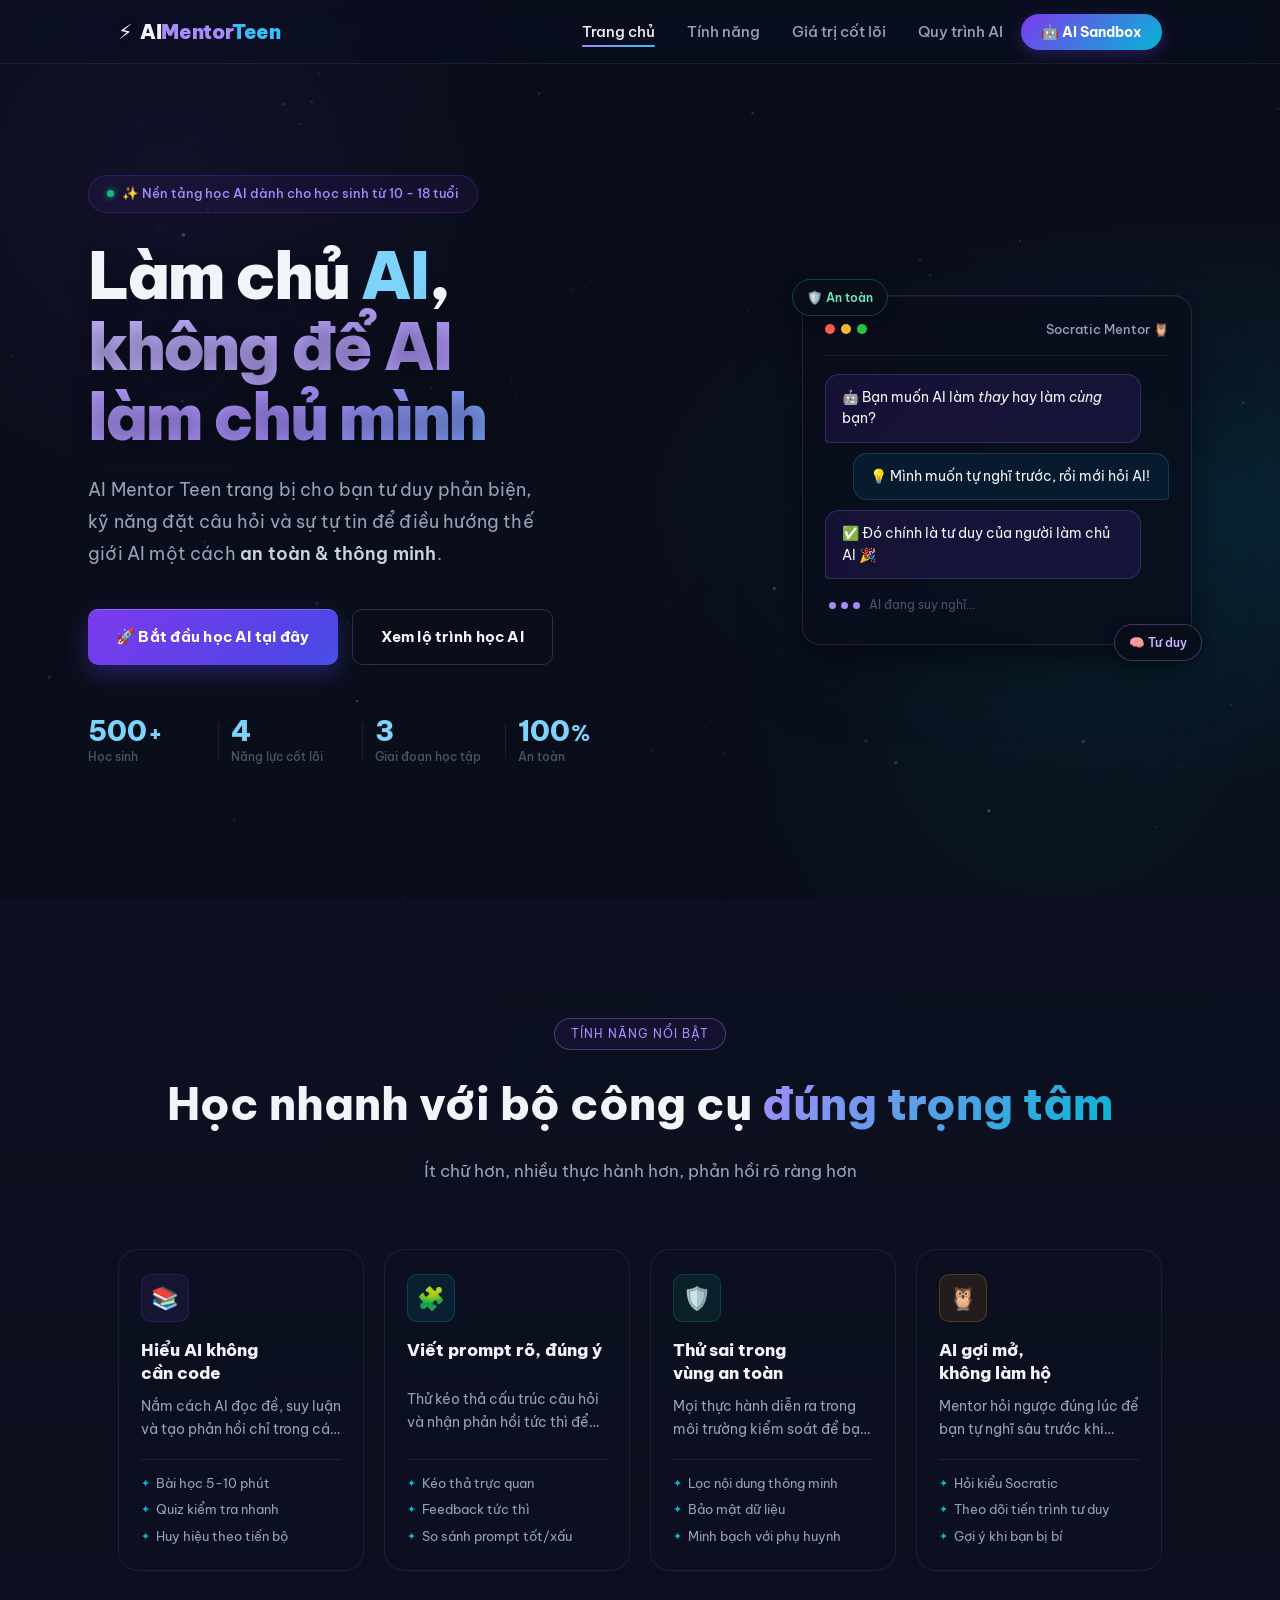
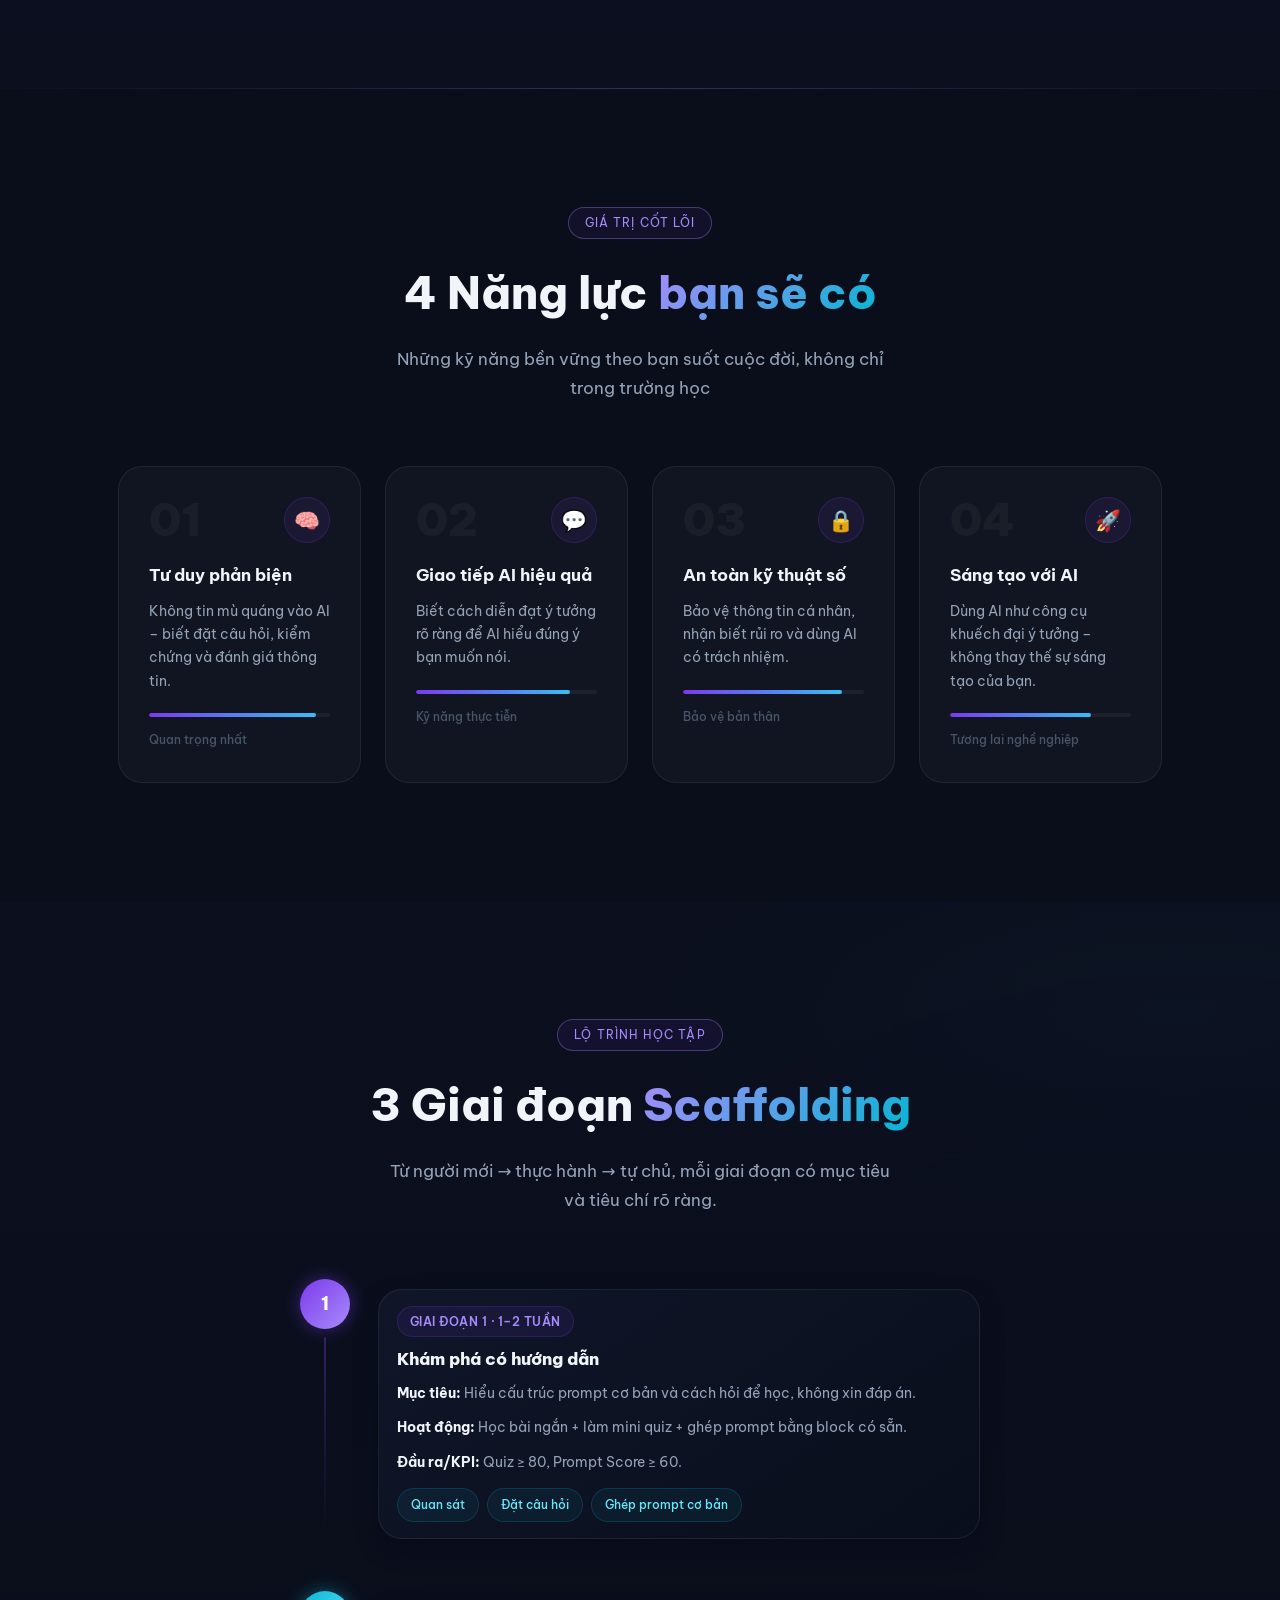
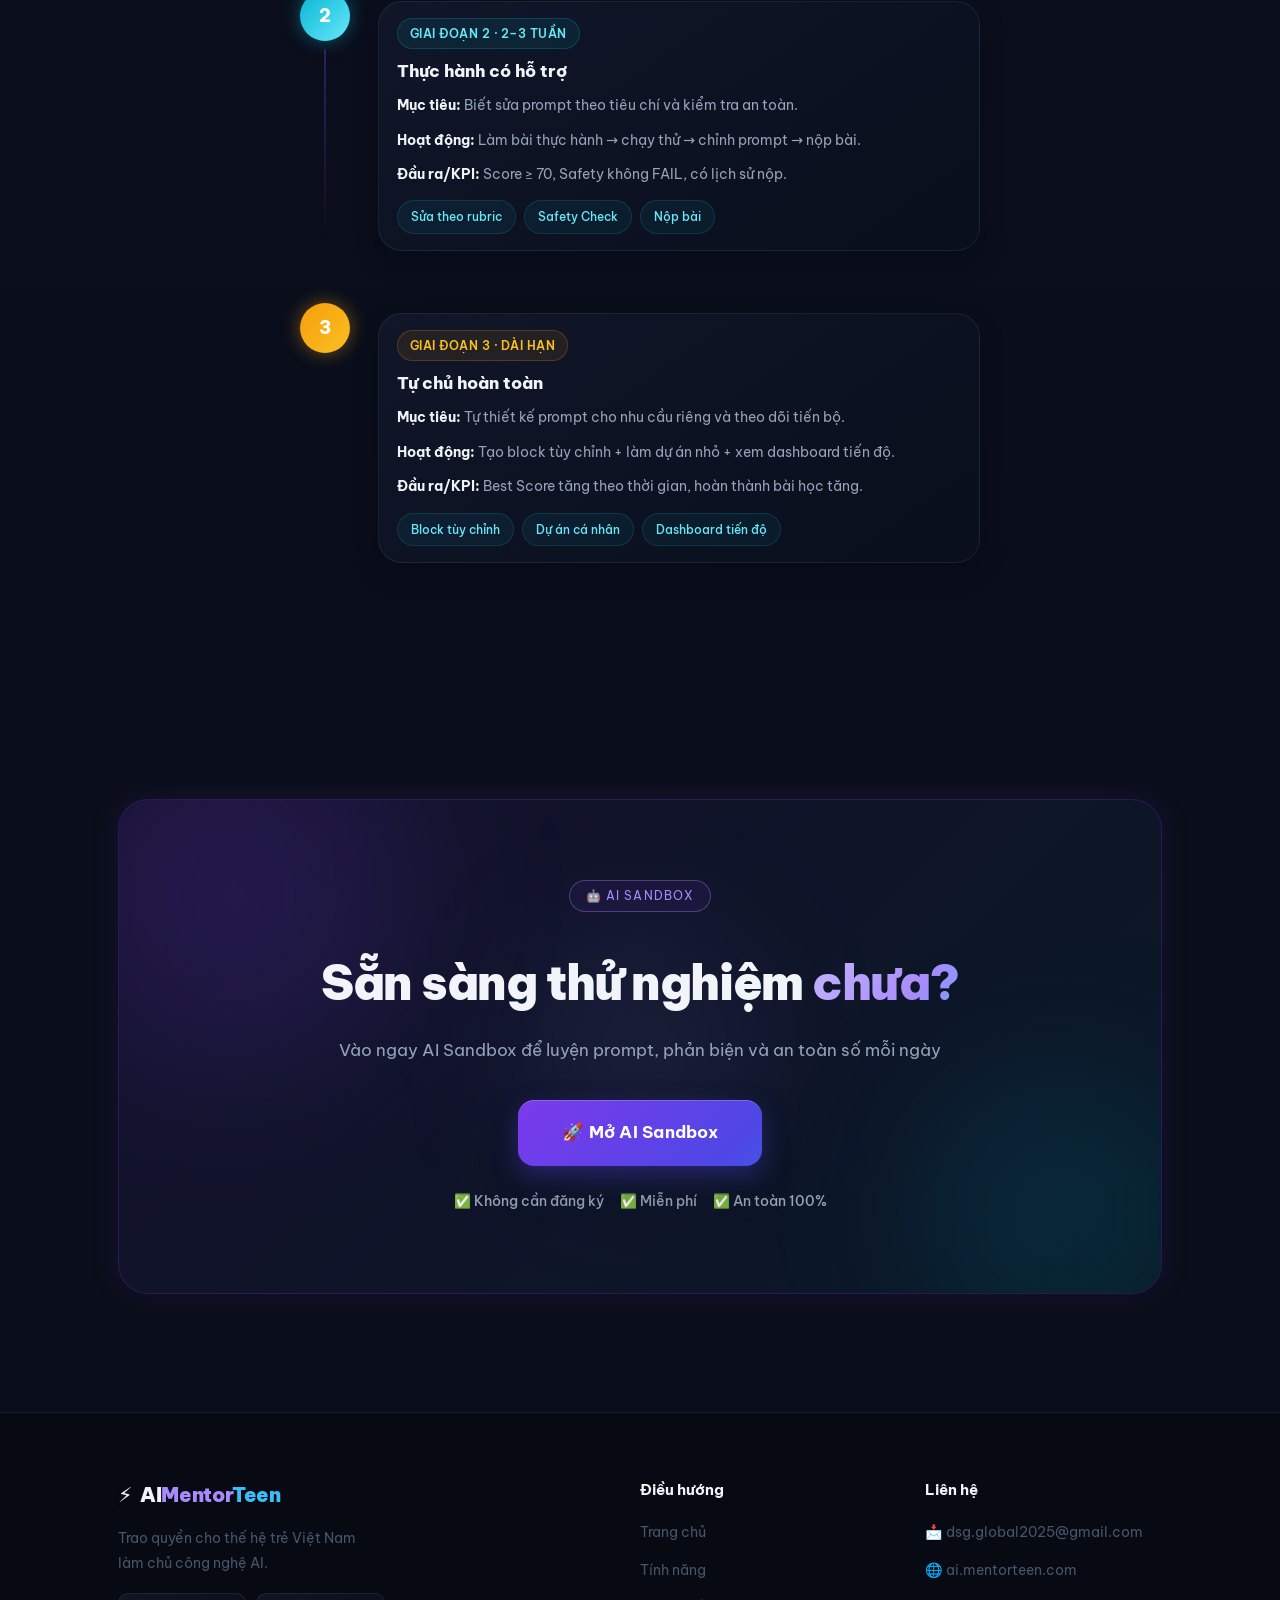
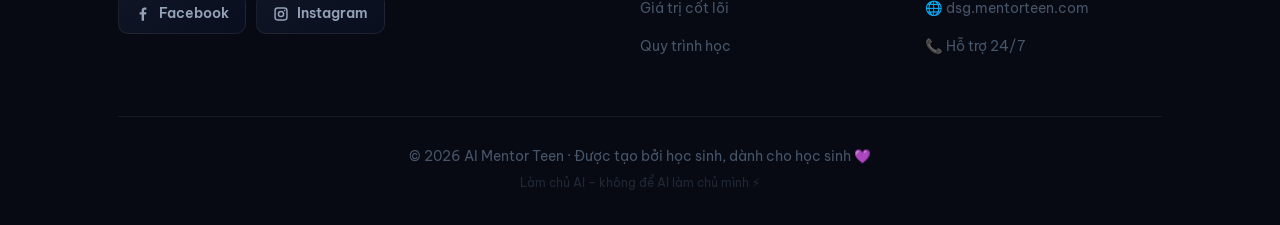
==== commit b7f8c6ae: "Update index.html" ====
--- a/HTML/index.html
+++ b/HTML/index.html
@@ -440,13 +440,14 @@
         <div class="footer-links">
           <h4>Liên hệ</h4>
           <a href="#">📩 dsg.global2025@gmail.com</a>
-          <a href="#">🌐 aitmentorteen.vn</a>
+          <a href="#">🌐 ai.mentorteen.com</a>
+          <a href="#">🌐 dsg.mentorteen.com</a>
           <a href="#">📞 Hỗ trợ 24/7</a>
         </div>
 
       </div>
       <div class="footer-bottom">
-        <p>© 2025 AI Mentor Teen · Được tạo bởi học sinh, dành cho học sinh 💜</p>
+        <p>© 2026 AI Mentor Teen · Được tạo bởi học sinh, dành cho học sinh 💜</p>
         <p class="footer-tagline">Làm chủ AI – không để AI làm chủ mình ⚡</p>
       </div>
     </div>
